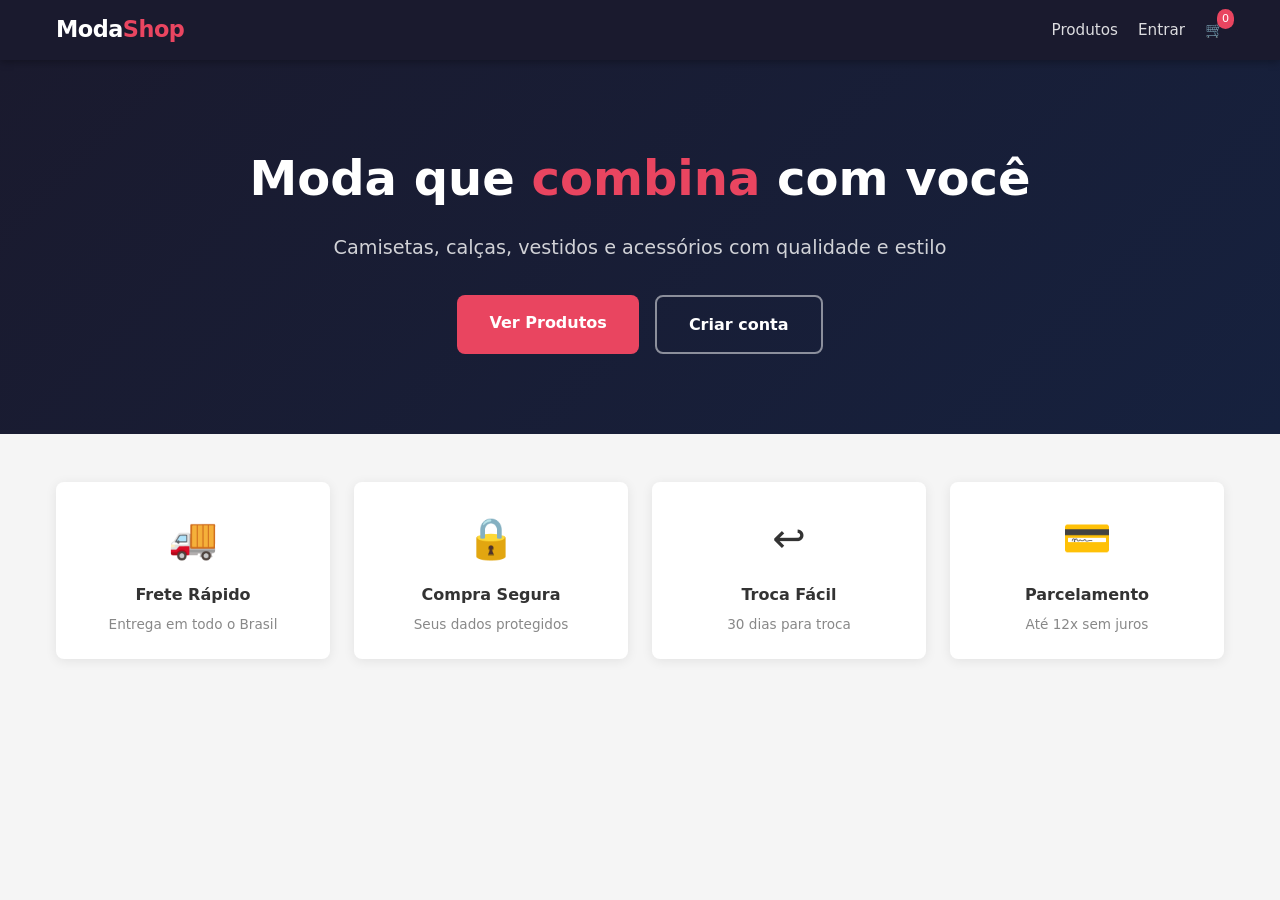
==== frontend/index.html @ 810ce4b2 "feat: scaffold inicial do projeto de e-commerce de roupas Estrutura completa com backend Spring Boot" ====
<!DOCTYPE html>
<html lang="pt-BR">
<head>
    <meta charset="UTF-8">
    <meta name="viewport" content="width=device-width, initial-scale=1.0">
    <title>ModaShop — E-commerce de Roupas</title>
    <link rel="stylesheet" href="css/styles.css">
    <style>
        .hero {
            background: linear-gradient(135deg, #1a1a2e 0%, #16213e 100%);
            color: #fff;
            padding: 5rem 0;
            text-align: center;
        }
        .hero h1 { font-size: 3rem; margin-bottom: 1rem; }
        .hero h1 span { color: #e94560; }
        .hero p { font-size: 1.2rem; opacity: .8; margin-bottom: 2rem; }
        .hero-actions { display: flex; gap: 1rem; justify-content: center; flex-wrap: wrap; }
        .btn-hero { padding: .9rem 2rem; font-size: 1rem; border-radius: 8px; border: none; cursor: pointer; font-weight: 600; transition: all .2s; }
        .btn-hero-primary { background: #e94560; color: #fff; }
        .btn-hero-primary:hover { background: #c73652; transform: translateY(-2px); }
        .btn-hero-outline { background: transparent; color: #fff; border: 2px solid rgba(255,255,255,.5); }
        .btn-hero-outline:hover { border-color: #fff; transform: translateY(-2px); }
        .features { display: grid; grid-template-columns: repeat(auto-fit, minmax(200px, 1fr)); gap: 1.5rem; padding: 3rem 0; }
        .feature-card { background: #fff; border-radius: 8px; padding: 1.5rem; text-align: center; box-shadow: 0 2px 12px rgba(0,0,0,.08); }
        .feature-card .icon { font-size: 2.5rem; margin-bottom: .75rem; }
        .feature-card h3 { font-size: 1rem; margin-bottom: .4rem; }
        .feature-card p { font-size: .85rem; color: #888; }
    </style>
</head>
<body>

<nav class="navbar">
    <div class="container">
        <a href="index.html" class="navbar-brand">Moda<span>Shop</span></a>
        <ul class="navbar-nav">
            <li><a href="pages/products.html">Produtos</a></li>
            <li id="nav-auth"><a href="pages/login.html">Entrar</a></li>
            <li class="cart-icon">
                <a href="pages/cart.html">🛒 <span id="cart-count">0</span></a>
            </li>
        </ul>
    </div>
</nav>

<section class="hero">
    <div class="container">
        <h1>Moda que <span>combina</span> com você</h1>
        <p>Camisetas, calças, vestidos e acessórios com qualidade e estilo</p>
        <div class="hero-actions">
            <a href="pages/products.html" class="btn-hero btn-hero-primary">Ver Produtos</a>
            <a href="pages/register.html" class="btn-hero btn-hero-outline">Criar conta</a>
        </div>
    </div>
</section>

<main class="container">
    <div class="features">
        <div class="feature-card">
            <div class="icon">🚚</div>
            <h3>Frete Rápido</h3>
            <p>Entrega em todo o Brasil</p>
        </div>
        <div class="feature-card">
            <div class="icon">🔒</div>
            <h3>Compra Segura</h3>
            <p>Seus dados protegidos</p>
        </div>
        <div class="feature-card">
            <div class="icon">↩️</div>
            <h3>Troca Fácil</h3>
            <p>30 dias para troca</p>
        </div>
        <div class="feature-card">
            <div class="icon">💳</div>
            <h3>Parcelamento</h3>
            <p>Até 12x sem juros</p>
        </div>
    </div>
</main>

<script type="module">
    import { isAuthenticated, logout, getCurrentUser } from './js/auth.js';
    import { updateCartCount } from './js/cart.js';

    updateCartCount();

    const navAuth = document.querySelector('#nav-auth');
    if (isAuthenticated()) {
        const user = getCurrentUser();
        navAuth.innerHTML = `
            <span style="color:rgba(255,255,255,.7)">${user.name.split(' ')[0]}</span>
            <a href="#" id="logout-btn" style="margin-left:.5rem">Sair</a>
        `;
        document.querySelector('#logout-btn').addEventListener('click', e => {
            e.preventDefault();
            logout();
        });
    }
</script>
</body>
</html>
---- frontend/css/styles.css ----
/* ── Reset & variáveis ──────────────────────────────────────── */
*, *::before, *::after { box-sizing: border-box; margin: 0; padding: 0; }

:root {
    --primary:   #1a1a2e;
    --accent:    #e94560;
    --surface:   #ffffff;
    --bg:        #f5f5f5;
    --text:      #333333;
    --muted:     #888888;
    --border:    #e0e0e0;
    --radius:    8px;
    --shadow:    0 2px 12px rgba(0,0,0,.08);
    --transition: .2s ease;
}

body {
    font-family: 'Segoe UI', system-ui, sans-serif;
    background: var(--bg);
    color: var(--text);
    line-height: 1.6;
}

a { color: var(--accent); text-decoration: none; }
a:hover { text-decoration: underline; }

/* ── Layout ─────────────────────────────────────────────────── */
.container { max-width: 1200px; margin: 0 auto; padding: 0 1rem; }

/* ── Navbar ─────────────────────────────────────────────────── */
.navbar {
    background: var(--primary);
    color: #fff;
    padding: .75rem 0;
    position: sticky;
    top: 0;
    z-index: 100;
    box-shadow: 0 2px 8px rgba(0,0,0,.3);
}

.navbar .container {
    display: flex;
    align-items: center;
    justify-content: space-between;
    gap: 1rem;
}

.navbar-brand {
    font-size: 1.4rem;
    font-weight: 700;
    color: #fff;
    letter-spacing: -.5px;
}
.navbar-brand span { color: var(--accent); }

.navbar-nav {
    display: flex;
    gap: 1.25rem;
    list-style: none;
    align-items: center;
}

.navbar-nav a { color: rgba(255,255,255,.85); font-size: .95rem; transition: color var(--transition); }
.navbar-nav a:hover { color: #fff; text-decoration: none; }

.cart-icon { position: relative; }
.cart-icon #cart-count {
    background: var(--accent);
    color: #fff;
    font-size: .7rem;
    padding: 1px 5px;
    border-radius: 999px;
    position: absolute;
    top: -8px;
    right: -10px;
}

/* ── Buttons ─────────────────────────────────────────────────── */
.btn {
    display: inline-flex;
    align-items: center;
    justify-content: center;
    gap: .5rem;
    padding: .6rem 1.4rem;
    border: none;
    border-radius: var(--radius);
    font-size: .95rem;
    font-weight: 500;
    cursor: pointer;
    transition: all var(--transition);
}

.btn-primary   { background: var(--accent); color: #fff; }
.btn-primary:hover { background: #c73652; }
.btn-secondary { background: transparent; color: var(--primary); border: 2px solid var(--primary); }
.btn-secondary:hover { background: var(--primary); color: #fff; }
.btn:disabled  { opacity: .5; cursor: not-allowed; }

/* ── Cards de produto ────────────────────────────────────────── */
.products-grid {
    display: grid;
    grid-template-columns: repeat(auto-fill, minmax(240px, 1fr));
    gap: 1.5rem;
    padding: 1.5rem 0;
}

.product-card {
    background: var(--surface);
    border-radius: var(--radius);
    box-shadow: var(--shadow);
    overflow: hidden;
    transition: transform var(--transition), box-shadow var(--transition);
}

.product-card:hover { transform: translateY(-4px); box-shadow: 0 6px 20px rgba(0,0,0,.12); }
.product-card img { width: 100%; aspect-ratio: 1; object-fit: cover; }

.product-info { padding: 1rem; }
.product-info h3 { font-size: 1rem; margin-bottom: .25rem; }
.product-info .category { font-size: .8rem; color: var(--muted); margin-bottom: .5rem; }
.product-info .price { font-size: 1.2rem; font-weight: 700; color: var(--accent); margin-bottom: .4rem; }
.product-info .stock { font-size: .8rem; color: var(--muted); margin-bottom: .75rem; }
.product-info .stock.out { color: #e53e3e; }
.product-info .btn { width: 100%; }

/* ── Formulários ─────────────────────────────────────────────── */
.form-card {
    background: var(--surface);
    border-radius: var(--radius);
    box-shadow: var(--shadow);
    padding: 2rem;
    max-width: 440px;
    margin: 3rem auto;
}

.form-card h1 { font-size: 1.5rem; margin-bottom: 1.5rem; text-align: center; }

.form-group { margin-bottom: 1rem; }
.form-group label { display: block; font-size: .9rem; margin-bottom: .3rem; color: var(--text); }
.form-group input, .form-group select {
    width: 100%;
    padding: .65rem .9rem;
    border: 1px solid var(--border);
    border-radius: var(--radius);
    font-size: .95rem;
    transition: border-color var(--transition);
    background: #fff;
}
.form-group input:focus, .form-group select:focus {
    outline: none;
    border-color: var(--accent);
}

.form-error { color: #e53e3e; font-size: .85rem; margin-top: .3rem; }

/* ── Filtros de produto ──────────────────────────────────────── */
.filters {
    background: var(--surface);
    border-radius: var(--radius);
    padding: 1.25rem;
    box-shadow: var(--shadow);
    margin-bottom: 1.5rem;
}

.filters form {
    display: flex;
    flex-wrap: wrap;
    gap: .75rem;
    align-items: flex-end;
}

.filters input, .filters select {
    padding: .55rem .8rem;
    border: 1px solid var(--border);
    border-radius: var(--radius);
    font-size: .9rem;
}

/* ── Paginação ───────────────────────────────────────────────── */
#pagination {
    display: flex;
    justify-content: center;
    align-items: center;
    gap: 1rem;
    padding: 1.5rem 0;
}

#pagination button {
    padding: .5rem 1rem;
    border: 1px solid var(--border);
    background: var(--surface);
    border-radius: var(--radius);
    cursor: pointer;
    transition: all var(--transition);
}
#pagination button:hover:not(:disabled) { background: var(--accent); color: #fff; border-color: var(--accent); }
#pagination button:disabled { opacity: .4; cursor: not-allowed; }

/* ── Carrinho ────────────────────────────────────────────────── */
.cart-item {
    display: flex;
    gap: 1rem;
    align-items: center;
    padding: 1rem;
    border-bottom: 1px solid var(--border);
}

.cart-item img { width: 80px; height: 80px; object-fit: cover; border-radius: var(--radius); }
.cart-item-info { flex: 1; }
.cart-item-info h4 { font-size: .95rem; }
.cart-item-price { font-weight: 700; color: var(--accent); }

.cart-summary {
    background: var(--surface);
    border-radius: var(--radius);
    padding: 1.5rem;
    box-shadow: var(--shadow);
    position: sticky;
    top: 80px;
}

/* ── Toast ───────────────────────────────────────────────────── */
.toast {
    position: fixed;
    bottom: 1.5rem;
    right: 1.5rem;
    background: var(--primary);
    color: #fff;
    padding: .75rem 1.25rem;
    border-radius: var(--radius);
    box-shadow: var(--shadow);
    z-index: 999;
    animation: slideIn .3s ease, fadeOut .3s ease 2.7s forwards;
}

@keyframes slideIn  { from { transform: translateY(20px); opacity: 0; } to { transform: none; opacity: 1; } }
@keyframes fadeOut  { to { opacity: 0; transform: translateY(10px); } }

/* ── Pedidos ─────────────────────────────────────────────────── */
.order-card {
    background: var(--surface);
    border-radius: var(--radius);
    box-shadow: var(--shadow);
    padding: 1.25rem;
    margin-bottom: 1rem;
}

.badge {
    display: inline-block;
    padding: .25rem .65rem;
    border-radius: 999px;
    font-size: .75rem;
    font-weight: 600;
}
.badge-pending   { background: #fef3c7; color: #92400e; }
.badge-paid      { background: #d1fae5; color: #065f46; }
.badge-shipped   { background: #dbeafe; color: #1e40af; }
.badge-delivered { background: #dcfce7; color: #166534; }
.badge-cancelled { background: #fee2e2; color: #991b1b; }

/* ── Utilitários ─────────────────────────────────────────────── */
.empty-state {
    grid-column: 1 / -1;
    text-align: center;
    color: var(--muted);
    padding: 3rem;
}

.page-header { padding: 1.5rem 0 .5rem; }
.page-header h1 { font-size: 1.8rem; }

/* ── Responsividade ──────────────────────────────────────────── */
@media (max-width: 600px) {
    .navbar-nav { gap: .75rem; font-size: .85rem; }
    .products-grid { grid-template-columns: repeat(2, 1fr); gap: 1rem; }
    .filters form { flex-direction: column; }
}
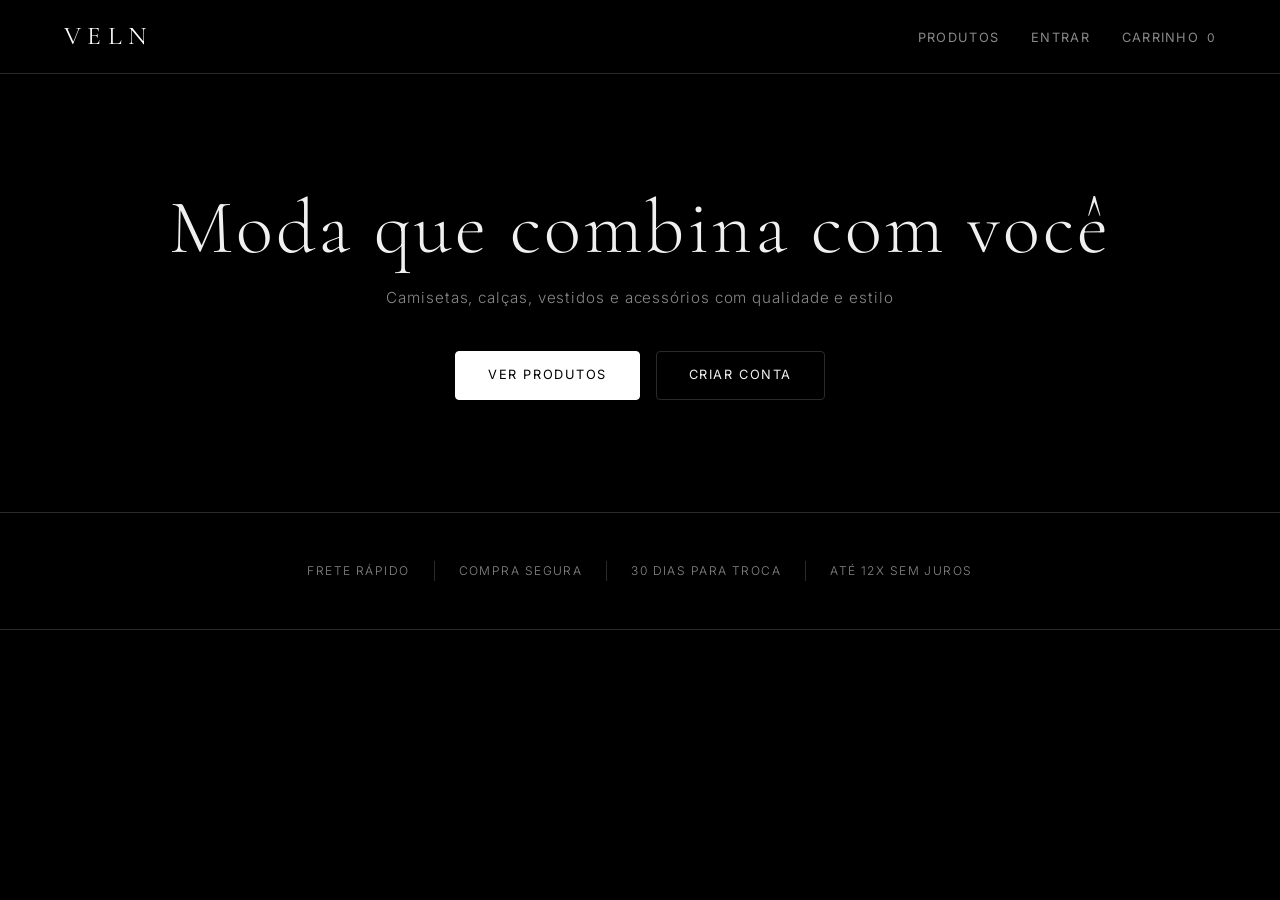
==== commit 4da0f732: "feat: update branding from ModaShop to VELN across frontend pages - Changed page titles and navbar b" ====
--- a/frontend/index.html
+++ b/frontend/index.html
@@ -3,41 +3,19 @@
 <head>
     <meta charset="UTF-8">
     <meta name="viewport" content="width=device-width, initial-scale=1.0">
-    <title>ModaShop — E-commerce de Roupas</title>
+    <title>VELN — E-commerce de Roupas</title>
     <link rel="stylesheet" href="css/styles.css">
-    <style>
-        .hero {
-            background: linear-gradient(135deg, #1a1a2e 0%, #16213e 100%);
-            color: #fff;
-            padding: 5rem 0;
-            text-align: center;
-        }
-        .hero h1 { font-size: 3rem; margin-bottom: 1rem; }
-        .hero h1 span { color: #e94560; }
-        .hero p { font-size: 1.2rem; opacity: .8; margin-bottom: 2rem; }
-        .hero-actions { display: flex; gap: 1rem; justify-content: center; flex-wrap: wrap; }
-        .btn-hero { padding: .9rem 2rem; font-size: 1rem; border-radius: 8px; border: none; cursor: pointer; font-weight: 600; transition: all .2s; }
-        .btn-hero-primary { background: #e94560; color: #fff; }
-        .btn-hero-primary:hover { background: #c73652; transform: translateY(-2px); }
-        .btn-hero-outline { background: transparent; color: #fff; border: 2px solid rgba(255,255,255,.5); }
-        .btn-hero-outline:hover { border-color: #fff; transform: translateY(-2px); }
-        .features { display: grid; grid-template-columns: repeat(auto-fit, minmax(200px, 1fr)); gap: 1.5rem; padding: 3rem 0; }
-        .feature-card { background: #fff; border-radius: 8px; padding: 1.5rem; text-align: center; box-shadow: 0 2px 12px rgba(0,0,0,.08); }
-        .feature-card .icon { font-size: 2.5rem; margin-bottom: .75rem; }
-        .feature-card h3 { font-size: 1rem; margin-bottom: .4rem; }
-        .feature-card p { font-size: .85rem; color: #888; }
-    </style>
 </head>
 <body>
 
 <nav class="navbar">
     <div class="container">
-        <a href="index.html" class="navbar-brand">Moda<span>Shop</span></a>
+        <a href="index.html" class="navbar-brand">VELN</a>
         <ul class="navbar-nav">
             <li><a href="pages/products.html">Produtos</a></li>
             <li id="nav-auth"><a href="pages/login.html">Entrar</a></li>
             <li class="cart-icon">
-                <a href="pages/cart.html">🛒 <span id="cart-count">0</span></a>
+                <a href="pages/cart.html">Carrinho <span id="cart-count">0</span></a>
             </li>
         </ul>
     </div>
@@ -45,7 +23,7 @@
 
 <section class="hero">
     <div class="container">
-        <h1>Moda que <span>combina</span> com você</h1>
+        <h1>Moda que combina com você</h1>
         <p>Camisetas, calças, vestidos e acessórios com qualidade e estilo</p>
         <div class="hero-actions">
             <a href="pages/products.html" class="btn-hero btn-hero-primary">Ver Produtos</a>
@@ -54,30 +32,16 @@
     </div>
 </section>
 
-<main class="container">
-    <div class="features">
-        <div class="feature-card">
-            <div class="icon">🚚</div>
-            <h3>Frete Rápido</h3>
-            <p>Entrega em todo o Brasil</p>
-        </div>
-        <div class="feature-card">
-            <div class="icon">🔒</div>
-            <h3>Compra Segura</h3>
-            <p>Seus dados protegidos</p>
-        </div>
-        <div class="feature-card">
-            <div class="icon">↩️</div>
-            <h3>Troca Fácil</h3>
-            <p>30 dias para troca</p>
-        </div>
-        <div class="feature-card">
-            <div class="icon">💳</div>
-            <h3>Parcelamento</h3>
-            <p>Até 12x sem juros</p>
+<section class="features">
+    <div class="container">
+        <div class="features-values">
+            <span>Frete Rápido</span>
+            <span>Compra Segura</span>
+            <span>30 dias para troca</span>
+            <span>Até 12x sem juros</span>
         </div>
     </div>
-</main>
+</section>
 
 <script type="module">
     import { isAuthenticated, logout, getCurrentUser } from './js/auth.js';
@@ -89,7 +53,7 @@
     if (isAuthenticated()) {
         const user = getCurrentUser();
         navAuth.innerHTML = `
-            <span style="color:rgba(255,255,255,.7)">${user.name.split(' ')[0]}</span>
+            <span style="color:var(--text-muted)">${user.name.split(' ')[0]}</span>
             <a href="#" id="logout-btn" style="margin-left:.5rem">Sair</a>
         `;
         document.querySelector('#logout-btn').addEventListener('click', e => {
--- a/frontend/css/styles.css
+++ b/frontend/css/styles.css
@@ -1,41 +1,69 @@
-/* ── Reset & variáveis ──────────────────────────────────────── */
+/* ── Google Fonts ─────────────────────────────────────────────── */
+@import url('https://fonts.googleapis.com/css2?family=Cormorant+Garamond:wght@300;400;600&family=Inter:wght@300;400;500&display=swap');
+
+/* ── Reset & variáveis ────────────────────────────────────────── */
 *, *::before, *::after { box-sizing: border-box; margin: 0; padding: 0; }
 
 :root {
-    --primary:   #1a1a2e;
-    --accent:    #e94560;
-    --surface:   #ffffff;
-    --bg:        #f5f5f5;
-    --text:      #333333;
-    --muted:     #888888;
-    --border:    #e0e0e0;
-    --radius:    8px;
-    --shadow:    0 2px 12px rgba(0,0,0,.08);
-    --transition: .2s ease;
+    --bg:           #000000;
+    --surface-1:    #0d0d0d;
+    --surface-2:    #141414;
+    --surface-3:    #1c1c1c;
+    --surface-input: #0a0a0a;
+    --border:       #2a2a2a;
+    --border-faint: #333333;
+    --border-muted: #444444;
+    --border-medium: #555555;
+    --border-light: #666666;
+    --text:         #f0f0f0;
+    --text-muted:   #888888;
+    --text-light:   #aaaaaa;
+    --text-lighter: #bbbbbb;
+    --text-faint:   #555555;
+    --accent:       #ffffff;
+    --accent-hover: #e0e0e0;
+    --radius:       4px;
+    --transition:   .2s ease;
 }
 
 body {
-    font-family: 'Segoe UI', system-ui, sans-serif;
+    font-family: 'Inter', system-ui, sans-serif;
+    font-weight: 300;
     background: var(--bg);
     color: var(--text);
     line-height: 1.6;
 }
 
-a { color: var(--accent); text-decoration: none; }
-a:hover { text-decoration: underline; }
-
-/* ── Layout ─────────────────────────────────────────────────── */
-.container { max-width: 1200px; margin: 0 auto; padding: 0 1rem; }
-
-/* ── Navbar ─────────────────────────────────────────────────── */
+h1, h2, h3, h4 {
+    font-family: 'Cormorant Garamond', serif;
+    font-weight: 300;
+}
+
+a { color: var(--text); text-decoration: none; }
+a:hover { color: var(--accent); }
+
+::selection { background: var(--accent); color: var(--bg); }
+
+/* ── Autofill override ────────────────────────────────────────── */
+input:-webkit-autofill,
+input:-webkit-autofill:hover,
+input:-webkit-autofill:focus {
+    -webkit-text-fill-color: var(--text);
+    -webkit-box-shadow: 0 0 0 1000px var(--surface-input) inset;
+    transition: background-color 5000s ease-in-out 0s;
+}
+
+/* ── Layout ───────────────────────────────────────────────────── */
+.container { max-width: 1200px; margin: 0 auto; padding: 0 1.5rem; }
+
+/* ── Navbar ───────────────────────────────────────────────────── */
 .navbar {
-    background: var(--primary);
-    color: #fff;
-    padding: .75rem 0;
+    background: var(--bg);
+    border-bottom: 1px solid var(--border);
+    padding: 1rem 0;
     position: sticky;
     top: 0;
     z-index: 100;
-    box-shadow: 0 2px 8px rgba(0,0,0,.3);
 }
 
 .navbar .container {
@@ -46,120 +74,254 @@
 }
 
 .navbar-brand {
-    font-size: 1.4rem;
-    font-weight: 700;
-    color: #fff;
-    letter-spacing: -.5px;
-}
-.navbar-brand span { color: var(--accent); }
+    font-family: 'Cormorant Garamond', serif;
+    font-size: 1.6rem;
+    font-weight: 400;
+    color: var(--accent);
+    letter-spacing: .25em;
+}
 
 .navbar-nav {
     display: flex;
-    gap: 1.25rem;
+    gap: 2rem;
     list-style: none;
     align-items: center;
 }
 
-.navbar-nav a { color: rgba(255,255,255,.85); font-size: .95rem; transition: color var(--transition); }
-.navbar-nav a:hover { color: #fff; text-decoration: none; }
-
-.cart-icon { position: relative; }
+.navbar-nav a {
+    color: var(--text-muted);
+    font-size: .8rem;
+    font-weight: 400;
+    letter-spacing: .1em;
+    text-transform: uppercase;
+    position: relative;
+    transition: color var(--transition);
+}
+
+.navbar-nav a::after {
+    content: '';
+    position: absolute;
+    left: 0;
+    bottom: -3px;
+    width: 100%;
+    height: 1px;
+    background: var(--accent);
+    transform: scaleX(0);
+    transform-origin: left;
+    transition: transform var(--transition);
+}
+
+.navbar-nav a:hover { color: var(--accent); }
+.navbar-nav a:hover::after { transform: scaleX(1); }
+
 .cart-icon #cart-count {
-    background: var(--accent);
-    color: #fff;
-    font-size: .7rem;
-    padding: 1px 5px;
-    border-radius: 999px;
-    position: absolute;
-    top: -8px;
-    right: -10px;
-}
-
-/* ── Buttons ─────────────────────────────────────────────────── */
+    color: var(--text-muted);
+    font-size: .75rem;
+    margin-left: .15rem;
+}
+
+/* ── Buttons ──────────────────────────────────────────────────── */
 .btn {
     display: inline-flex;
     align-items: center;
     justify-content: center;
     gap: .5rem;
-    padding: .6rem 1.4rem;
-    border: none;
-    border-radius: var(--radius);
-    font-size: .95rem;
-    font-weight: 500;
+    padding: .65rem 1.5rem;
+    border: 1px solid transparent;
+    border-radius: var(--radius);
+    font-family: 'Inter', sans-serif;
+    font-size: .8rem;
+    font-weight: 400;
+    letter-spacing: .08em;
+    text-transform: uppercase;
     cursor: pointer;
     transition: all var(--transition);
 }
 
-.btn-primary   { background: var(--accent); color: #fff; }
-.btn-primary:hover { background: #c73652; }
-.btn-secondary { background: transparent; color: var(--primary); border: 2px solid var(--primary); }
-.btn-secondary:hover { background: var(--primary); color: #fff; }
-.btn:disabled  { opacity: .5; cursor: not-allowed; }
-
-/* ── Cards de produto ────────────────────────────────────────── */
+.btn-primary { background: var(--accent); color: var(--bg); border-color: var(--accent); }
+.btn-primary:hover { background: var(--accent-hover); border-color: var(--accent-hover); }
+.btn-secondary { background: transparent; color: var(--text); border-color: var(--border); }
+.btn-secondary:hover { border-color: var(--accent); color: var(--accent); }
+.btn:disabled { opacity: .4; cursor: not-allowed; }
+
+/* ── Hero ─────────────────────────────────────────────────────── */
+.hero {
+    background: var(--bg);
+    color: var(--text);
+    padding: 7rem 0;
+    text-align: center;
+    border-bottom: 1px solid var(--border);
+}
+
+.hero h1 {
+    font-family: 'Cormorant Garamond', serif;
+    font-size: clamp(2.5rem, 6vw, 5rem);
+    font-weight: 300;
+    letter-spacing: .04em;
+    margin-bottom: 1rem;
+    line-height: 1.1;
+}
+
+.hero p {
+    font-size: .95rem;
+    color: var(--text-muted);
+    margin-bottom: 2.5rem;
+    letter-spacing: .06em;
+}
+
+.hero-actions { display: flex; gap: 1rem; justify-content: center; flex-wrap: wrap; }
+
+.btn-hero {
+    padding: .85rem 2rem;
+    font-family: 'Inter', sans-serif;
+    font-size: .8rem;
+    font-weight: 400;
+    letter-spacing: .12em;
+    text-transform: uppercase;
+    cursor: pointer;
+    transition: all var(--transition);
+    border-radius: var(--radius);
+    text-decoration: none;
+    display: inline-block;
+}
+
+.btn-hero-primary {
+    background: var(--accent);
+    color: var(--bg);
+    border: 1px solid var(--accent);
+}
+.btn-hero-primary:hover { background: var(--bg); color: var(--accent); }
+
+.btn-hero-outline {
+    background: transparent;
+    color: var(--text);
+    border: 1px solid var(--border);
+}
+.btn-hero-outline:hover { border-color: var(--accent); color: var(--accent); }
+
+/* ── Features ─────────────────────────────────────────────────── */
+.features {
+    padding: 3rem 0;
+    border-bottom: 1px solid var(--border);
+}
+
+.features-values {
+    display: flex;
+    justify-content: center;
+    flex-wrap: wrap;
+    font-size: .75rem;
+    letter-spacing: .12em;
+    text-transform: uppercase;
+    color: var(--text-muted);
+}
+
+.features-values span { padding: 0 1.5rem; }
+.features-values span + span { border-left: 1px solid var(--border); }
+
+/* ── Cards de produto ─────────────────────────────────────────── */
 .products-grid {
     display: grid;
     grid-template-columns: repeat(auto-fill, minmax(240px, 1fr));
-    gap: 1.5rem;
+    gap: 1px;
     padding: 1.5rem 0;
+    background: var(--border);
 }
 
 .product-card {
-    background: var(--surface);
-    border-radius: var(--radius);
-    box-shadow: var(--shadow);
+    background: var(--surface-2);
     overflow: hidden;
-    transition: transform var(--transition), box-shadow var(--transition);
-}
-
-.product-card:hover { transform: translateY(-4px); box-shadow: 0 6px 20px rgba(0,0,0,.12); }
-.product-card img { width: 100%; aspect-ratio: 1; object-fit: cover; }
+    position: relative;
+}
+
+.product-card img {
+    width: 100%;
+    aspect-ratio: 3/4;
+    object-fit: cover;
+    display: block;
+}
 
 .product-info { padding: 1rem; }
-.product-info h3 { font-size: 1rem; margin-bottom: .25rem; }
-.product-info .category { font-size: .8rem; color: var(--muted); margin-bottom: .5rem; }
-.product-info .price { font-size: 1.2rem; font-weight: 700; color: var(--accent); margin-bottom: .4rem; }
-.product-info .stock { font-size: .8rem; color: var(--muted); margin-bottom: .75rem; }
-.product-info .stock.out { color: #e53e3e; }
-.product-info .btn { width: 100%; }
-
-/* ── Formulários ─────────────────────────────────────────────── */
+.product-info h3 {
+    font-family: 'Cormorant Garamond', serif;
+    font-size: 1.1rem;
+    font-weight: 400;
+    margin-bottom: .25rem;
+}
+.product-info .category {
+    font-size: .7rem;
+    color: var(--text-muted);
+    text-transform: uppercase;
+    letter-spacing: .1em;
+    margin-bottom: .5rem;
+}
+.product-info .price {
+    font-size: .95rem;
+    font-weight: 400;
+    color: var(--text);
+    margin-bottom: .4rem;
+}
+.product-info .stock { font-size: .75rem; color: var(--text-muted); margin-bottom: .75rem; }
+.product-info .stock.out { color: var(--text-faint); }
+
+.product-card .btn {
+    width: 100%;
+    opacity: 0;
+    transform: translateY(4px);
+    transition: opacity var(--transition), transform var(--transition);
+}
+.product-card:hover .btn { opacity: 1; transform: translateY(0); }
+
+/* ── Formulários ──────────────────────────────────────────────── */
 .form-card {
-    background: var(--surface);
-    border-radius: var(--radius);
-    box-shadow: var(--shadow);
-    padding: 2rem;
+    background: var(--surface-1);
+    border: 1px solid var(--border);
+    border-radius: var(--radius);
+    padding: 2.5rem;
     max-width: 440px;
-    margin: 3rem auto;
-}
-
-.form-card h1 { font-size: 1.5rem; margin-bottom: 1.5rem; text-align: center; }
-
-.form-group { margin-bottom: 1rem; }
-.form-group label { display: block; font-size: .9rem; margin-bottom: .3rem; color: var(--text); }
-.form-group input, .form-group select {
+    margin: 4rem auto;
+}
+
+.form-card h1 {
+    font-size: 2rem;
+    margin-bottom: 2rem;
+    text-align: center;
+    letter-spacing: .04em;
+}
+
+.form-group { margin-bottom: 1.25rem; }
+.form-group label {
+    display: block;
+    font-size: .7rem;
+    text-transform: uppercase;
+    letter-spacing: .1em;
+    color: var(--text-muted);
+    margin-bottom: .5rem;
+}
+.form-group input,
+.form-group select {
     width: 100%;
-    padding: .65rem .9rem;
+    padding: .75rem 1rem;
     border: 1px solid var(--border);
     border-radius: var(--radius);
     font-size: .95rem;
+    font-family: 'Inter', sans-serif;
+    font-weight: 300;
+    background: var(--surface-input);
+    color: var(--text);
     transition: border-color var(--transition);
-    background: #fff;
-}
-.form-group input:focus, .form-group select:focus {
+}
+.form-group input:focus,
+.form-group select:focus {
     outline: none;
     border-color: var(--accent);
 }
 
-.form-error { color: #e53e3e; font-size: .85rem; margin-top: .3rem; }
-
-/* ── Filtros de produto ──────────────────────────────────────── */
+.form-error { color: var(--text-muted); font-size: .85rem; margin-top: .3rem; }
+
+/* ── Filtros de produto ───────────────────────────────────────── */
 .filters {
-    background: var(--surface);
-    border-radius: var(--radius);
-    padding: 1.25rem;
-    box-shadow: var(--shadow);
-    margin-bottom: 1.5rem;
+    border-bottom: 1px solid var(--border);
+    padding: 1.25rem 0;
 }
 
 .filters form {
@@ -169,109 +331,157 @@
     align-items: flex-end;
 }
 
-.filters input, .filters select {
+.filters input,
+.filters select {
     padding: .55rem .8rem;
     border: 1px solid var(--border);
     border-radius: var(--radius);
-    font-size: .9rem;
-}
-
-/* ── Paginação ───────────────────────────────────────────────── */
+    font-size: .8rem;
+    font-family: 'Inter', sans-serif;
+    background: var(--surface-2);
+    color: var(--text);
+    transition: border-color var(--transition);
+}
+.filters input:focus,
+.filters select:focus { outline: none; border-color: var(--accent); }
+.filters select option { background: var(--surface-2); }
+
+/* ── Paginação ────────────────────────────────────────────────── */
 #pagination {
     display: flex;
     justify-content: center;
     align-items: center;
     gap: 1rem;
-    padding: 1.5rem 0;
+    padding: 2rem 0;
 }
 
 #pagination button {
     padding: .5rem 1rem;
     border: 1px solid var(--border);
-    background: var(--surface);
+    background: transparent;
+    color: var(--text-muted);
     border-radius: var(--radius);
     cursor: pointer;
+    font-family: 'Inter', sans-serif;
+    font-size: .75rem;
+    letter-spacing: .1em;
+    text-transform: uppercase;
     transition: all var(--transition);
 }
-#pagination button:hover:not(:disabled) { background: var(--accent); color: #fff; border-color: var(--accent); }
-#pagination button:disabled { opacity: .4; cursor: not-allowed; }
-
-/* ── Carrinho ────────────────────────────────────────────────── */
+#pagination button:hover:not(:disabled) { border-color: var(--accent); color: var(--accent); }
+#pagination button:disabled { opacity: .3; cursor: not-allowed; }
+
+/* ── Carrinho ─────────────────────────────────────────────────── */
+.cart-layout { display: grid; grid-template-columns: 1fr 320px; gap: 2rem; padding: 2rem 0; }
+@media (max-width: 768px) { .cart-layout { grid-template-columns: 1fr; } }
+
 .cart-item {
     display: flex;
     gap: 1rem;
     align-items: center;
-    padding: 1rem;
-    border-bottom: 1px solid var(--border);
-}
-
-.cart-item img { width: 80px; height: 80px; object-fit: cover; border-radius: var(--radius); }
+    padding: 1.25rem 0;
+    border-bottom: 1px solid var(--border);
+}
+
+.cart-item img { width: 80px; height: 107px; object-fit: cover; }
 .cart-item-info { flex: 1; }
-.cart-item-info h4 { font-size: .95rem; }
-.cart-item-price { font-weight: 700; color: var(--accent); }
+.cart-item-info h4 {
+    font-family: 'Cormorant Garamond', serif;
+    font-size: 1rem;
+    font-weight: 400;
+}
+.cart-item-price { color: var(--text-muted); font-size: .9rem; margin-top: .25rem; }
+
+.qty-input {
+    width: 60px;
+    text-align: center;
+    padding: .3rem;
+    border: 1px solid var(--border);
+    border-radius: var(--radius);
+    background: var(--surface-2);
+    color: var(--text);
+    font-family: 'Inter', sans-serif;
+}
 
 .cart-summary {
-    background: var(--surface);
+    background: var(--surface-2);
+    border: 1px solid var(--border);
     border-radius: var(--radius);
     padding: 1.5rem;
-    box-shadow: var(--shadow);
     position: sticky;
     top: 80px;
-}
-
-/* ── Toast ───────────────────────────────────────────────────── */
+    align-self: start;
+}
+
+.cart-summary h3 {
+    font-size: 1.2rem;
+    font-weight: 300;
+    letter-spacing: .04em;
+    margin-bottom: 1rem;
+    padding-bottom: 1rem;
+    border-bottom: 1px solid var(--border);
+}
+
+/* ── Toast ────────────────────────────────────────────────────── */
 .toast {
     position: fixed;
     bottom: 1.5rem;
     right: 1.5rem;
-    background: var(--primary);
-    color: #fff;
+    background: var(--surface-3);
+    border: 1px solid var(--border);
+    color: var(--text);
     padding: .75rem 1.25rem;
     border-radius: var(--radius);
-    box-shadow: var(--shadow);
     z-index: 999;
     animation: slideIn .3s ease, fadeOut .3s ease 2.7s forwards;
 }
 
-@keyframes slideIn  { from { transform: translateY(20px); opacity: 0; } to { transform: none; opacity: 1; } }
-@keyframes fadeOut  { to { opacity: 0; transform: translateY(10px); } }
-
-/* ── Pedidos ─────────────────────────────────────────────────── */
+@keyframes slideIn { from { transform: translateY(20px); opacity: 0; } to { transform: none; opacity: 1; } }
+@keyframes fadeOut { to { opacity: 0; transform: translateY(10px); } }
+
+/* ── Pedidos ──────────────────────────────────────────────────── */
 .order-card {
-    background: var(--surface);
-    border-radius: var(--radius);
-    box-shadow: var(--shadow);
+    background: var(--surface-1);
+    border: 1px solid var(--border);
+    border-top: none;
     padding: 1.25rem;
-    margin-bottom: 1rem;
-}
+}
+.order-card:first-child { border-top: 1px solid var(--border); }
 
 .badge {
     display: inline-block;
-    padding: .25rem .65rem;
-    border-radius: 999px;
-    font-size: .75rem;
-    font-weight: 600;
-}
-.badge-pending   { background: #fef3c7; color: #92400e; }
-.badge-paid      { background: #d1fae5; color: #065f46; }
-.badge-shipped   { background: #dbeafe; color: #1e40af; }
-.badge-delivered { background: #dcfce7; color: #166534; }
-.badge-cancelled { background: #fee2e2; color: #991b1b; }
-
-/* ── Utilitários ─────────────────────────────────────────────── */
+    padding: .2rem .7rem;
+    border-radius: var(--radius);
+    font-size: .7rem;
+    font-weight: 400;
+    letter-spacing: .08em;
+    text-transform: uppercase;
+    border: 1px solid;
+}
+.badge-pending   { color: var(--text-muted);   border-color: var(--border-muted); }
+.badge-paid      { color: var(--text-light);   border-color: var(--border-medium); }
+.badge-shipped   { color: var(--text-lighter); border-color: var(--border-light); }
+.badge-delivered { color: var(--text);         border-color: var(--border); }
+.badge-cancelled { color: var(--text-faint);   border-color: var(--border-faint); }
+
+/* ── Utilitários ──────────────────────────────────────────────── */
 .empty-state {
     grid-column: 1 / -1;
     text-align: center;
-    color: var(--muted);
-    padding: 3rem;
-}
-
-.page-header { padding: 1.5rem 0 .5rem; }
-.page-header h1 { font-size: 1.8rem; }
-
-/* ── Responsividade ──────────────────────────────────────────── */
+    color: var(--text-muted);
+    padding: 4rem;
+    letter-spacing: .04em;
+}
+
+.page-header {
+    padding: 2rem 0 1rem;
+    border-bottom: 1px solid var(--border);
+}
+.page-header h1 { font-size: 2rem; font-weight: 300; letter-spacing: .04em; }
+
+/* ── Responsividade ───────────────────────────────────────────── */
 @media (max-width: 600px) {
-    .navbar-nav { gap: .75rem; font-size: .85rem; }
-    .products-grid { grid-template-columns: repeat(2, 1fr); gap: 1rem; }
+    .navbar-nav { gap: 1rem; }
+    .products-grid { grid-template-columns: repeat(2, 1fr); }
     .filters form { flex-direction: column; }
 }
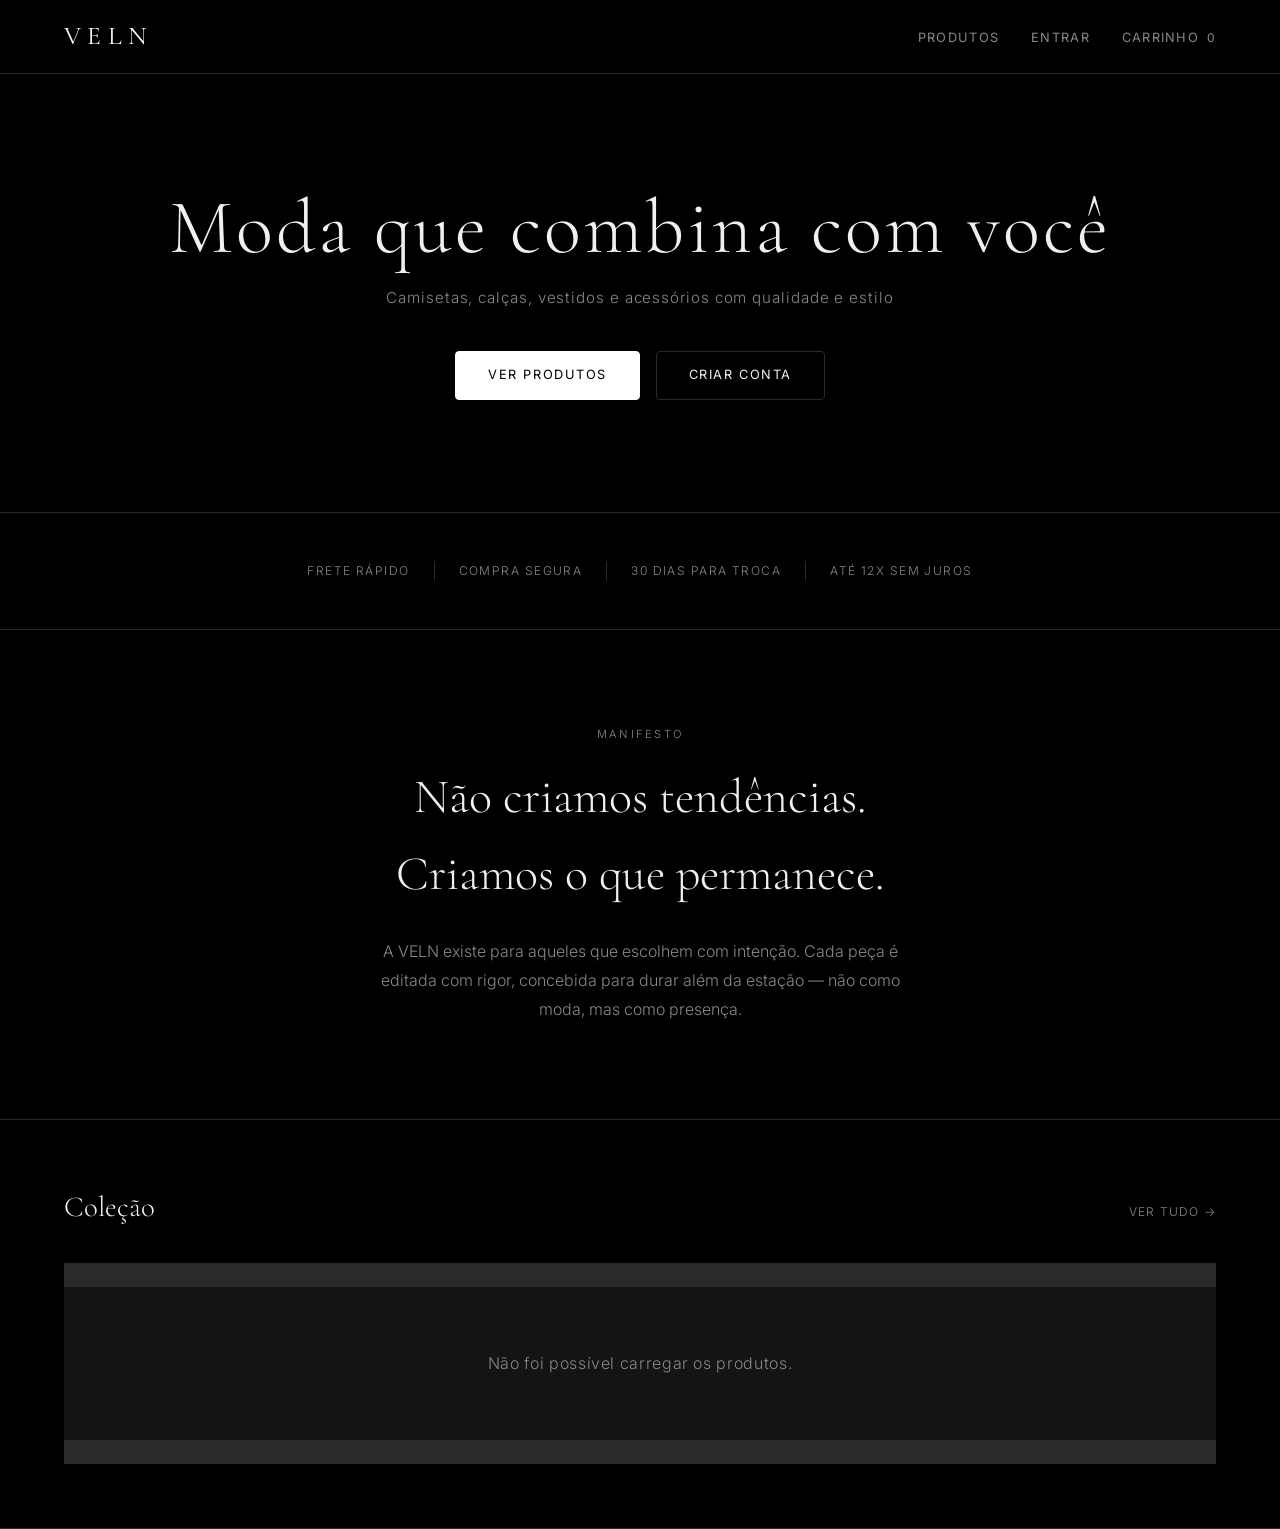
==== commit 80f1adcb: "feat: implement skeleton loading for product cards and enhance product detail page - Added skeleton " ====
--- a/frontend/index.html
+++ b/frontend/index.html
@@ -43,9 +43,28 @@
     </div>
 </section>
 
+<section class="manifesto">
+    <div class="container">
+        <p class="manifesto-label">Manifesto</p>
+        <h2>Não criamos tendências.<br>Criamos o que permanece.</h2>
+        <p class="manifesto-text">A VELN existe para aqueles que escolhem com intenção. Cada peça é editada com rigor, concebida para durar além da estação — não como moda, mas como presença.</p>
+    </div>
+</section>
+
+<section class="featured">
+    <div class="container">
+        <header class="section-header">
+            <h2>Coleção</h2>
+            <a href="pages/products.html">Ver tudo →</a>
+        </header>
+        <div class="products-grid" id="featured-grid"></div>
+    </div>
+</section>
+
 <script type="module">
     import { isAuthenticated, logout, getCurrentUser } from './js/auth.js';
-    import { updateCartCount } from './js/cart.js';
+    import { addToCart, updateCartCount } from './js/cart.js';
+    import api from './js/api.js';
 
     updateCartCount();
 
@@ -61,6 +80,65 @@
             logout();
         });
     }
+
+    function showToast(message) {
+        const toast = document.createElement('div');
+        toast.className = 'toast';
+        toast.textContent = message;
+        document.body.appendChild(toast);
+        setTimeout(() => toast.remove(), 3000);
+    }
+
+    const grid = document.querySelector('#featured-grid');
+
+    grid.innerHTML = Array(4).fill(`
+        <div class="product-card">
+            <div class="skeleton skeleton-img"></div>
+            <div class="product-info">
+                <div class="skeleton skeleton-line" style="width:70%"></div>
+                <div class="skeleton skeleton-line" style="width:40%"></div>
+            </div>
+        </div>
+    `).join('');
+
+    try {
+        const data = await api.get('/products?size=4');
+        grid.innerHTML = data.content.map(p => `
+            <div class="product-card">
+                <a href="pages/product.html?id=${p.id}">
+                    <img src="${p.imageUrl || ''}"
+                         alt="${p.name}"
+                         loading="lazy"
+                         style="background:var(--surface-3)"
+                         onerror="this.onerror=null;this.removeAttribute('src')">
+                </a>
+                <div class="product-info">
+                    <a href="pages/product.html?id=${p.id}"><h3>${p.name}</h3></a>
+                    <p class="category">${p.category?.name ?? ''}</p>
+                    <p class="price">R$ ${p.price.toFixed(2).replace('.', ',')}</p>
+                    <p class="stock ${p.stock === 0 ? 'out' : ''}">
+                        ${p.stock > 0 ? `${p.stock} em estoque` : 'Sem estoque'}
+                    </p>
+                    <button class="btn btn-primary add-to-cart"
+                            data-id="${p.id}"
+                            data-name="${p.name}"
+                            data-price="${p.price}"
+                            ${p.stock === 0 ? 'disabled' : ''}>
+                        Adicionar ao carrinho
+                    </button>
+                </div>
+            </div>
+        `).join('');
+
+        grid.querySelectorAll('.add-to-cart').forEach(btn => {
+            btn.addEventListener('click', () => {
+                addToCart({ id: btn.dataset.id, name: btn.dataset.name, price: parseFloat(btn.dataset.price) });
+                showToast(`"${btn.dataset.name}" adicionado ao carrinho`);
+            });
+        });
+    } catch {
+        grid.innerHTML = '<p class="empty-state" style="grid-column:1/-1;background:var(--surface-2)">Não foi possível carregar os produtos.</p>';
+    }
 </script>
 </body>
 </html>
--- a/frontend/css/styles.css
+++ b/frontend/css/styles.css
@@ -485,3 +485,87 @@
     .products-grid { grid-template-columns: repeat(2, 1fr); }
     .filters form { flex-direction: column; }
 }
+
+/* ── Skeleton loading ─────────────────────────────────────────── */
+@keyframes skeleton-pulse {
+    0%, 100% { opacity: .4; }
+    50%       { opacity: .8; }
+}
+
+.skeleton {
+    background: var(--surface-3);
+    animation: skeleton-pulse 1.4s ease infinite;
+    border-radius: var(--radius);
+}
+
+.skeleton-img  { aspect-ratio: 3/4; width: 100%; }
+.skeleton-line { height: .85rem; margin-bottom: .4rem; }
+
+/* ── Zoom na imagem ───────────────────────────────────────────── */
+.img-zoom-wrap             { overflow: hidden; cursor: zoom-in; }
+.img-zoom-wrap img         { transition: transform .4s ease; }
+.img-zoom-wrap:hover img   { transform: scale(1.08); }
+
+/* ── Cards: link interno ──────────────────────────────────────── */
+.product-card > a              { display: block; }
+.product-card .product-info a  { color: inherit; }
+.product-card .product-info a:hover h3 { color: var(--accent); }
+
+/* ── Manifesto ────────────────────────────────────────────────── */
+.manifesto {
+    padding: 6rem 0;
+    border-bottom: 1px solid var(--border);
+    text-align: center;
+}
+
+.manifesto-label {
+    font-size: .7rem;
+    letter-spacing: .2em;
+    text-transform: uppercase;
+    color: var(--text-muted);
+    margin-bottom: 1rem;
+}
+
+.manifesto h2        { font-size: clamp(1.8rem, 4vw, 3rem); font-weight: 300; margin-bottom: 1.5rem; }
+.manifesto-text      { max-width: 520px; margin: 0 auto; color: var(--text-muted); line-height: 1.8; }
+
+/* ── Produtos em destaque ─────────────────────────────────────── */
+.featured { padding: 4rem 0; border-bottom: 1px solid var(--border); }
+
+.section-header {
+    display: flex;
+    justify-content: space-between;
+    align-items: baseline;
+    margin-bottom: 2rem;
+}
+
+.section-header h2  { font-size: 1.8rem; font-weight: 300; }
+.section-header > a { font-size: .75rem; letter-spacing: .1em; text-transform: uppercase; color: var(--text-muted); }
+.section-header > a:hover { color: var(--accent); }
+
+/* ── Detalhe do produto ───────────────────────────────────────── */
+.product-detail {
+    display: grid;
+    grid-template-columns: 1fr 1fr;
+    gap: 3rem;
+    padding: 3rem 0;
+}
+
+@media (max-width: 768px) { .product-detail { grid-template-columns: 1fr; } }
+
+.product-detail-info                    { display: flex; flex-direction: column; gap: .75rem; }
+.product-detail-info .breadcrumb        { font-size: .75rem; color: var(--text-muted); }
+.product-detail-info .detail-category  { font-size: .7rem; text-transform: uppercase; letter-spacing: .15em; color: var(--text-muted); }
+.product-detail-info h1                 { font-size: 2rem; font-weight: 300; letter-spacing: .02em; line-height: 1.2; }
+.product-detail-info .detail-price      { font-size: 1.2rem; font-weight: 400; }
+.product-detail-info .detail-description { color: var(--text-muted); line-height: 1.8; font-size: .9rem; }
+.product-detail-info .detail-stock      { font-size: .75rem; color: var(--text-muted); }
+.product-detail-info .detail-stock.out  { color: var(--text-faint); }
+
+/* ── Produtos relacionados ────────────────────────────────────── */
+.related    { padding: 4rem 0; border-top: 1px solid var(--border); }
+.related h2 { font-size: 1.5rem; font-weight: 300; margin-bottom: 2rem; }
+
+/* ── Estado vazio elegante ────────────────────────────────────── */
+.empty-title { font-family: 'Cormorant Garamond', serif; font-size: 1.5rem; font-weight: 300; margin-bottom: .5rem; }
+.empty-sub   { color: var(--text-muted); font-size: .9rem; margin-bottom: 1.5rem; }
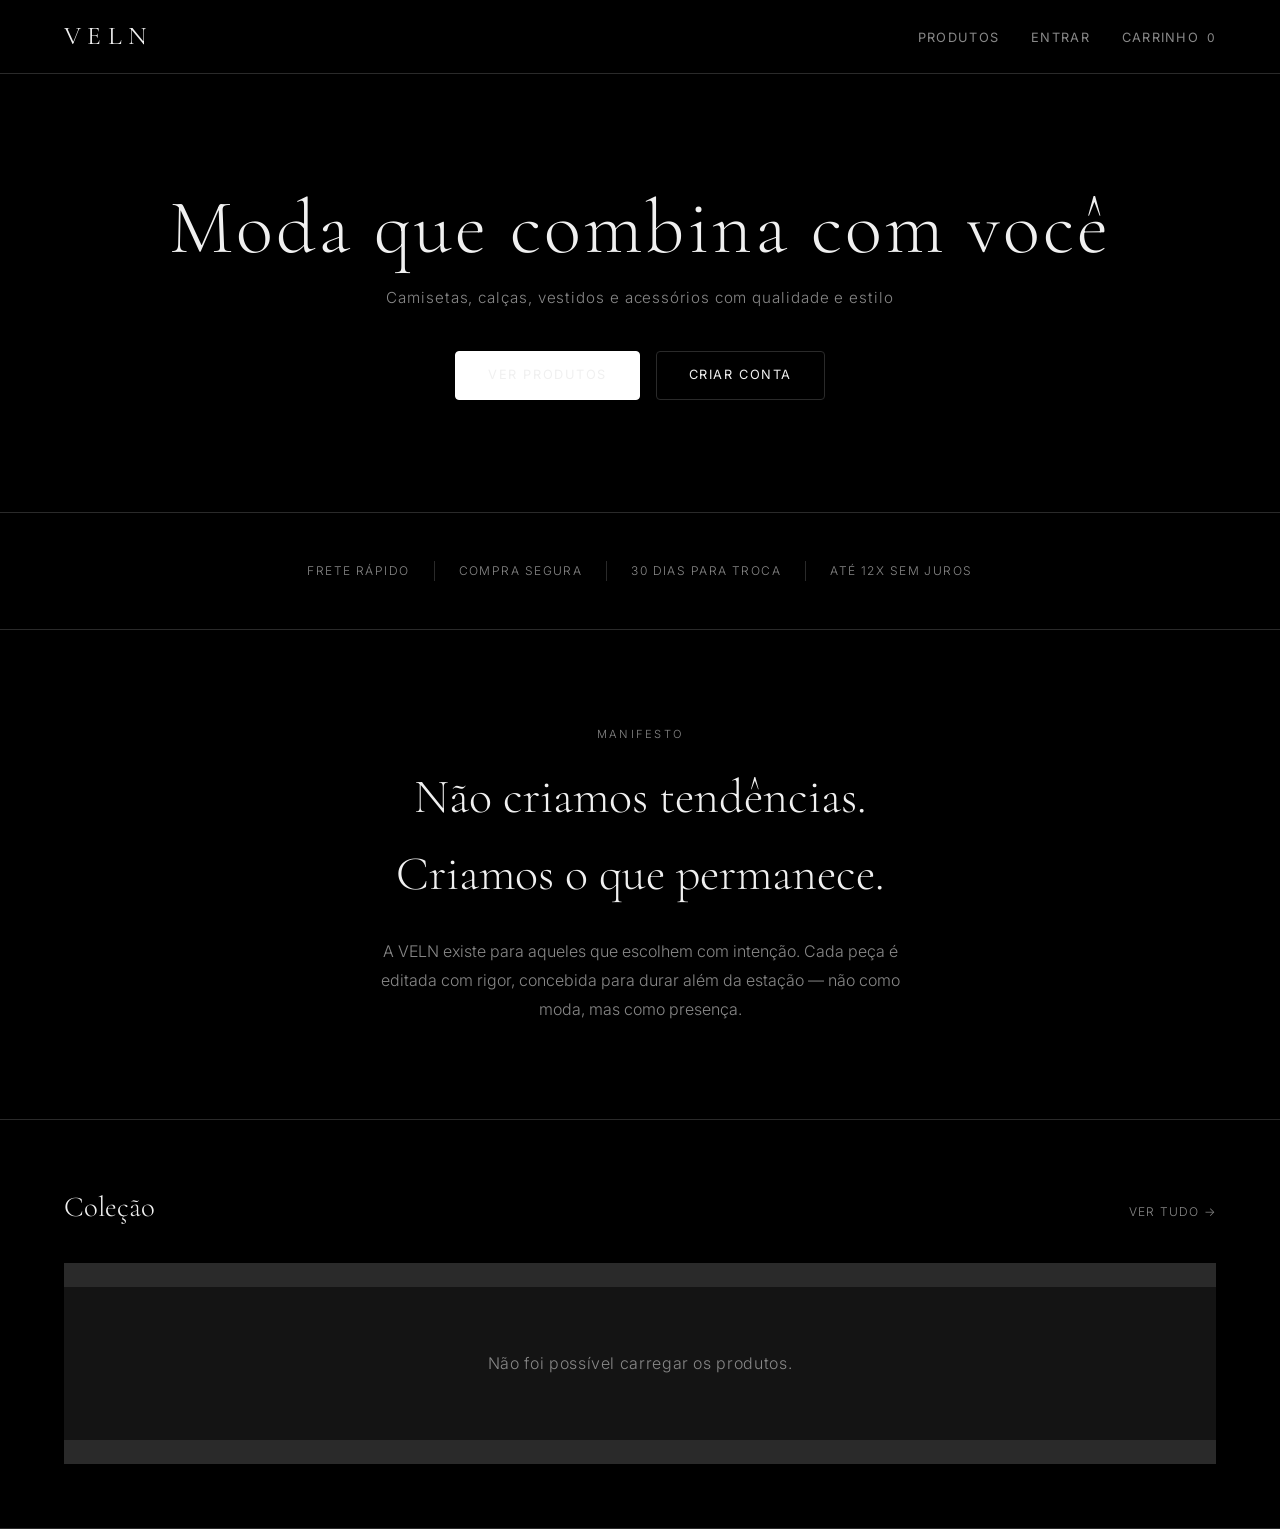
==== commit 3d08bf59: "feat: prepara projeto para deploy em Railway - backend: server.port usa ${PORT:8080} para Railway in" ====
--- a/frontend/index.html
+++ b/frontend/index.html
@@ -5,6 +5,7 @@
     <meta name="viewport" content="width=device-width, initial-scale=1.0">
     <title>VELN — E-commerce de Roupas</title>
     <link rel="stylesheet" href="css/styles.css">
+    <script src="/js/config.js"></script>
 </head>
 <body>
 
--- a/frontend/css/styles.css
+++ b/frontend/css/styles.css
@@ -11,7 +11,7 @@
     --surface-3:    #1c1c1c;
     --surface-input: #0a0a0a;
     --border:       #2a2a2a;
-    --border-faint: #333333;
+    --border-faint: #606060;
     --border-muted: #444444;
     --border-medium: #555555;
     --border-light: #666666;
@@ -19,7 +19,7 @@
     --text-muted:   #888888;
     --text-light:   #aaaaaa;
     --text-lighter: #bbbbbb;
-    --text-faint:   #555555;
+    --text-faint:   #808080;
     --accent:       #ffffff;
     --accent-hover: #e0e0e0;
     --radius:       4px;
@@ -39,7 +39,7 @@
     font-weight: 300;
 }
 
-a { color: var(--text); text-decoration: none; }
+a, a:link, a:visited { color: var(--text); text-decoration: none; }
 a:hover { color: var(--accent); }
 
 ::selection { background: var(--accent); color: var(--bg); }
@@ -114,6 +114,8 @@
 .navbar-nav a:hover { color: var(--accent); }
 .navbar-nav a:hover::after { transform: scaleX(1); }
 
+.cart-icon a { white-space: nowrap; }
+
 .cart-icon #cart-count {
     color: var(--text-muted);
     font-size: .75rem;
@@ -347,15 +349,15 @@
 .filters select option { background: var(--surface-2); }
 
 /* ── Paginação ────────────────────────────────────────────────── */
-#pagination {
+.pagination {
     display: flex;
     justify-content: center;
     align-items: center;
-    gap: 1rem;
+    gap: .5rem;
     padding: 2rem 0;
 }
 
-#pagination button {
+.btn-page {
     padding: .5rem 1rem;
     border: 1px solid var(--border);
     background: transparent;
@@ -368,8 +370,9 @@
     text-transform: uppercase;
     transition: all var(--transition);
 }
-#pagination button:hover:not(:disabled) { border-color: var(--accent); color: var(--accent); }
-#pagination button:disabled { opacity: .3; cursor: not-allowed; }
+.btn-page:hover:not(:disabled) { border-color: var(--accent); color: var(--accent); }
+.btn-page.active { border-color: var(--accent); color: var(--accent); font-weight: 600; }
+.btn-page:disabled { opacity: .4; cursor: not-allowed; }
 
 /* ── Carrinho ─────────────────────────────────────────────────── */
 .cart-layout { display: grid; grid-template-columns: 1fr 320px; gap: 2rem; padding: 2rem 0; }
